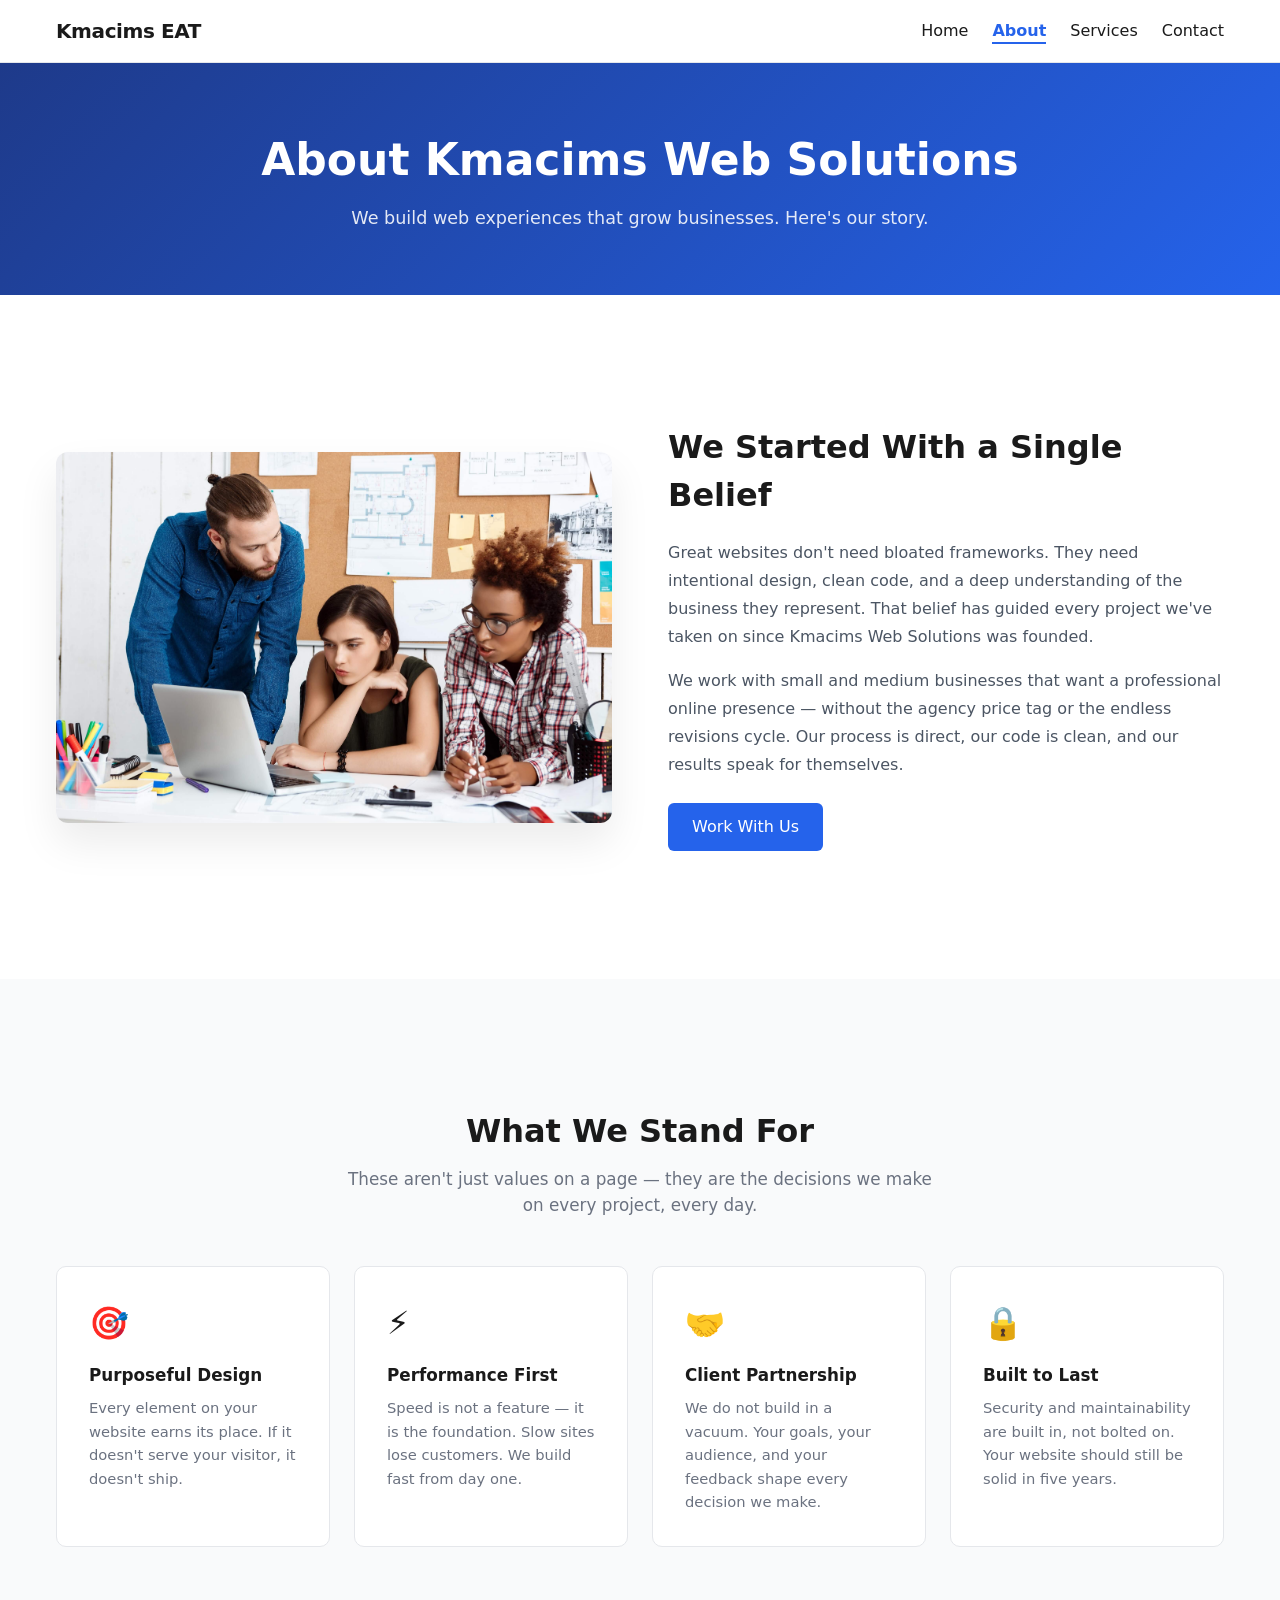
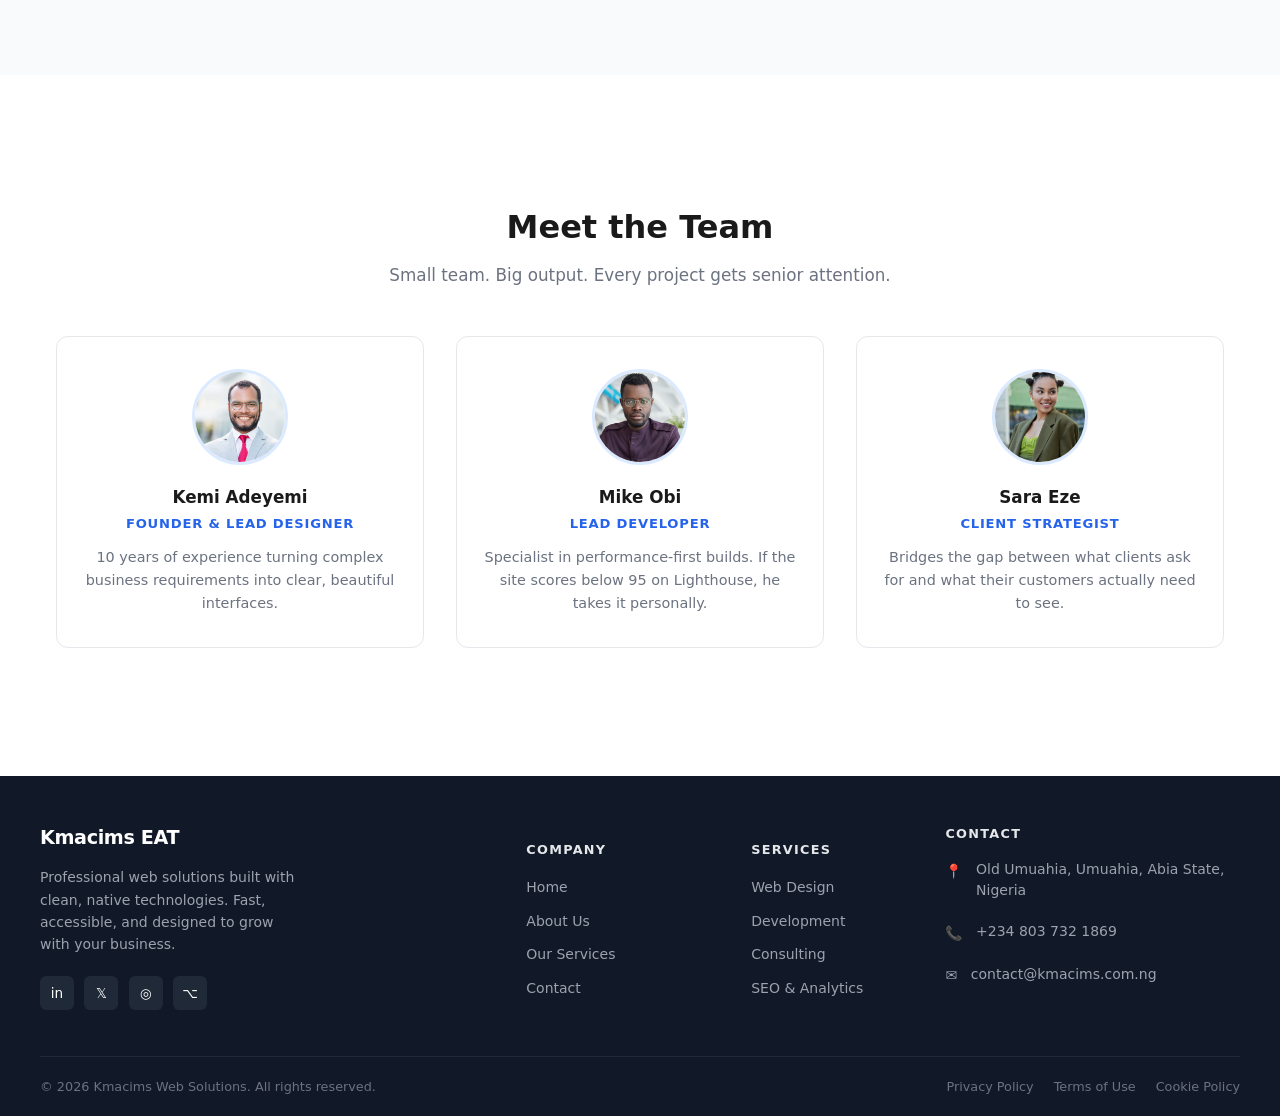
==== about.html @ b686c2d1 "Part 2 of Building websites with no frameworks" ====
<!DOCTYPE html>
<html lang="en">
<head>
  
  <!-- Character Encoding & Viewport -->
  <meta charset="UTF-8" />
  <meta name="viewport" content="width=device-width, initial-scale=1.0" />
  <!-- Primary SEO Tags -->
  <title>About Us | Kmacims Web Solutions</title>
  <meta name="description"
        content="Learn about the team and mission behind Kmacims Web Solutions — building professional, performance-first websites for businesses that want to grow." />
  <!-- Canonical URL -->
  <link rel="canonical" href="https://www.kmacims.com.ng/about.html" />

  <!-- Open Graph / Social Preview -->
  <meta property="og:type"        content="website" />
  <meta property="og:site_name"   content="Kmacims Web Solutions" />
  <meta property="og:url"         content="https://www.kmacims.com.ng/about.html" />
  <meta property="og:title"    content="About Us | Kmacims Web Solutions" />
  <meta property="og:description"  content="Meet the people behind Kmacims Web Solutions. We are a team driven by clean code, great design, and a genuine commitment to our clients' success." />
  <meta property="og:image"       content="https://www.kmacims.com.ng/images/og-image.png" />
  <!-- Twitter / X Card -->
  <meta name="twitter:card"  content="summary_large_image" />
  <meta name="twitter:site"  content="@kmacims" />
  <!-- Stylesheet -->
  <link rel="stylesheet" href="css/styles.css" />

</head>
<body>

   <header class="site-header">
        
        <!--
            The checkbox MUST come first in the DOM.
            CSS can only reach LATER siblings with the ~ combinator.
        -->
        <input
            type="checkbox"
            id="menu-toggle"
            class="menu-checkbox"
            aria-hidden="true"
        />

        <!-- The visible nav bar row -->
        <div class="nav-inner">

            <!-- Clickable logo goes here -->
            <a href="index.html" class="logo">Kmacims EAT</a>

            <!-- Desktop navigation — hidden on mobile via CSS -->
            <ul class="nav-links desktop-nav">
            <li><a href="index.html">Home</a></li>
            <li><a href="about.html" aria-current="page">About</a></li>
            <li><a href="services.html">Services</a></li>
            <li><a href="contact.html">Contact</a></li>
            </ul>

            <!--
            The hamburger label.
            `for` must match the checkbox `id` exactly.
            The three <span> elements become the animated bars.
            `aria-label` gives screen readers a meaningful name.
            `role="button"` and `tabindex="0"` ensure keyboard reachability.
            -->
            <label
            for="menu-toggle"
            class="menu-label"
            aria-label="Toggle navigation menu"
            role="button"
            tabindex="0"
            >
            <span></span>
            <span></span>
            <span></span>
            </label>

        </div><!-- /.nav-inner -->

        <!--
            The sliding mobile menu panel.
            It is a SIBLING of .nav-inner — this is what makes the CSS trick possible.
            It is invisible by default (max-height: 0) and expands when
            the checkbox above it is :checked.
        -->
        <nav class="mobile-menu" aria-label="Mobile navigation">
            <ul>
            <li><a href="index.html">Home</a></li>
            <li><a href="about.html">About</a></li>
            <li><a href="services.html">Services</a></li>
            <li><a href="contact.html" aria-current="page">Contact</a></li>
            </ul>
        </nav>


    </header>

    <main>
        <!-- ── Page Hero ── -->
        <section class="page-hero">
            <h1>About Kmacims Web Solutions</h1>
            <p>We build web experiences that grow businesses. Here's our story.</p>
        </section>

          <!-- ── Mission & Story Section ── -->
        <section class="about-mission">
            <div class="page-content about-mission-inner">

            <div class="about-image">
                <img
                src="images/about-team.jpg"
                alt="The Kmacims team collaborating around a desk with open laptops"
                width="600"
                height="450"
                loading="lazy"
                />
            </div>

            <div class="about-text">
                <h2>We Started With a Single Belief</h2>
                <p>
                Great websites don't need bloated frameworks. They need intentional
                design, clean code, and a deep understanding of the business they
                represent. That belief has guided every project we've taken on since
                Kmacims Web Solutions was founded.
                </p>
                <p>
                We work with small and medium businesses that want a professional
                online presence — without the agency price tag or the endless
                revisions cycle. Our process is direct, our code is clean, and our
                results speak for themselves.
                </p>
                <a href="contact.html" class="cta-button">Work With Us</a>
            </div>

            </div>
        </section>

          <!-- Core Values Section  -->
        <section class="about-values">
            <div class="page-content">
            <h2>What We Stand For</h2>
            <p class="section-intro">
                These aren't just values on a page — they are the decisions
                we make on every project, every day.
            </p>

            <div class="values-grid">

                <article class="value-card">
                <div class="value-icon" aria-hidden="true">🎯</div>
                <h3>Purposeful Design</h3>
                <p>Every element on your website earns its place. If it doesn't serve your visitor, it doesn't ship.</p>
                </article>

                <article class="value-card">
                <div class="value-icon" aria-hidden="true">⚡</div>
                <h3>Performance First</h3>
                <p>Speed is not a feature — it is the foundation. Slow sites lose customers. We build fast from day one.</p>
                </article>

                <article class="value-card">
                <div class="value-icon" aria-hidden="true">🤝</div>
                <h3>Client Partnership</h3>
                <p>We do not build in a vacuum. Your goals, your audience, and your feedback shape every decision we make.</p>
                </article>

                <article class="value-card">
                <div class="value-icon" aria-hidden="true">🔒</div>
                <h3>Built to Last</h3>
                <p>Security and maintainability are built in, not bolted on. Your website should still be solid in five years.</p>
                </article>

            </div>
            </div>
        </section>

          <!-- Team Section -->
        <section class="about-team">
            <div class="page-content">
            <h2>Meet the Team</h2>
            <p class="section-intro">
                Small team. Big output. Every project gets senior attention.
            </p>

            <ul class="team-grid">

                <li class="team-card">
                <div class="team-avatar">
                    <img
                    src="images/team-kemi.jpg"
                    alt="Kemi Adeyemi, Founder and Lead Designer"
                    width="120"
                    height="120"
                    loading="lazy"
                    />
                </div>
                <h3>Kemi Adeyemi</h3>
                <p class="team-role">Founder & Lead Designer</p>
                <p class="team-bio">
                    10 years of experience turning complex business requirements into
                    clear, beautiful interfaces.
                </p>
                </li>

                <li class="team-card">
                <div class="team-avatar">
                    <img
                    src="images/team-mike.jpg"
                    alt="Mike Obi, Lead Developer"
                    width="120"
                    height="120"
                    loading="lazy"
                    />
                </div>
                <h3>Mike Obi</h3>
                <p class="team-role">Lead Developer</p>
                <p class="team-bio">
                    Specialist in performance-first builds. If the site scores below 95
                    on Lighthouse, he takes it personally.
                </p>
                </li>

                <li class="team-card">
                <div class="team-avatar">
                    <img
                    src="images/team-sara.jpg"
                    alt="Sara Eze, Client Strategist"
                    width="120"
                    height="120"
                    loading="lazy"
                    />
                </div>
                <h3>Sara Eze</h3>
                <p class="team-role">Client Strategist</p>
                <p class="team-bio">
                    Bridges the gap between what clients ask for and what their
                    customers actually need to see.
                </p>
                </li>

            </ul>
            </div>
        </section>


    </main>

   <!-- All Pages Footer Update -->
    <footer class="site-footer" aria-label="Site footer">

    <!-- Main Grid: Four Columns-->
    <div class="footer-inner">

        <!-- Column 1: Brand -->
        <div class="footer-brand">
        <a href="index.html" class="footer-logo">Kmacims EAT</a>
        <p>
            Professional web solutions built with clean, native technologies.
            Fast, accessible, and designed to grow with your business.
        </p>
        <div class="footer-social">
            <a href="https://linkedin.com" class="social-link"
            aria-label="Follow us on LinkedIn"
            target="_blank" rel="noopener noreferrer">in</a>
            <a href="https://x.com" class="social-link"
            aria-label="Follow us on X"
            target="_blank" rel="noopener noreferrer">𝕏</a>
            <a href="https://instagram.com" class="social-link"
            aria-label="Follow us on Instagram"
            target="_blank" rel="noopener noreferrer">◎</a>
            <a href="https://github.com" class="social-link"
            aria-label="Visit our GitHub"
            target="_blank" rel="noopener noreferrer">⌥</a>
        </div>
        </div>

        <!-- Column 2: Company navigation -->
        <nav class="footer-col" aria-label="Company links">
        <h4>Company</h4>
        <ul>
            <li><a href="index.html">Home</a></li>
            <li><a href="about.html">About Us</a></li>
            <li><a href="services.html">Our Services</a></li>
            <li><a href="contact.html">Contact</a></li>
        </ul>
        </nav>

        <!-- Column 3: Services navigation -->
        <nav class="footer-col" aria-label="Services links">
            <h4>Services</h4>
            <ul>
                <li><a href="services.html#web-design">Web Design</a></li>
                <li><a href="services.html#development">Development</a></li>
                <li><a href="services.html#consulting">Consulting</a></li>
                <li><a href="services.html#seo">SEO & Analytics</a></li>
            </ul>
        </nav>

        <!-- Column 4: Contact details -->
         <div class="footer-col">
            <h4>Contact</h4>
            <address>
                <div class="contact-item">
                <span aria-hidden="true">📍</span>
                <span>Old Umuahia, Umuahia,
                    Abia State, Nigeria</span>
                </div>
                <div class="contact-item">
                <span aria-hidden="true">📞</span>
                <a href="tel:+2348037321869">+234 803 732 1869</a>
                </div>
                <div class="contact-item">
                <span aria-hidden="true">✉️</span>
                <a href="mailto:hello@kmacims.com">contact@kmacims.com.ng</a>
                </div>
            </address>
            </div>

    </div><!-- /.footer-inner -->

    <!-- Bottom Bar -->
    <div class="footer-bottom">
        <p>&copy; 2026 Kmacims Web Solutions. All rights reserved.</p>
        <ul class="footer-legal">
        <li><a href="privacy.html">Privacy Policy</a></li>
        <li><a href="terms.html">Terms of Use</a></li>
        <li><a href="cookies.html">Cookie Policy</a></li>
        </ul>
    </div><!-- /.footer-bottom -->

    </footer>


</body>
</html>
---- css/styles.css ----
/* Base Reset */
*,
*::before,
*::after {
  box-sizing: border-box;
  margin: 0;
  padding: 0;
}

body {
  font-family: system-ui, sans-serif;
  line-height: 1.5;
  color: #1a1a1a;
}

/* create css variables */

:root {
  --primary-color: #2563eb;
  --text-color: #1a1a1a;
  --bg-color: #ffffff;
  --max-width: 1200px;
  --spacing: 1rem;
}

/* Style the header and navigation bar */

header {
  background: var(--bg-color);
  border-bottom: 1px solid #e5e7eb;
}

nav {
  max-width: var(--max-width);
  margin: auto;
  padding: 1rem;
  display: flex;
  justify-content: space-between;
  align-items: center;
}

.nav-links {
  list-style: none;
  display: flex;
  gap: 1.5rem;
}

.nav-links a {
  text-decoration: none;
  color: var(--text-color);
  font-weight: 500;
}

/* Style logo as an anchor tag */
.logo {
  text-decoration: none;
  font-size: 1.25rem;
  font-weight: 800;
  color: var(--text-color);
  letter-spacing: -0.02em;
}

/* Active page indicator */
.nav-links a[aria-current="page"] {
  color: var(--primary-color);
  font-weight: 600;
}

.nav-links a[aria-current="page"]::after {
  width: 100%;
  background: var(--primary-color);
}

/* ---------------------------------------------
 Mobile Menu — The :checked Hack
 --------------------------------------------   */
/* 1. Visually hide the checkbox but keep it in the accessibility tree */
.menu-checkbox {
  position: absolute;
  opacity: 0;
  width: 0;
  height: 0;
  pointer-events: none;
}

/* 2. The nav bar row — flex container */
.nav-inner {
  max-width: var(--max-width);
  margin: auto;
  padding: 1rem;
  display: flex;
  justify-content: space-between;
  align-items: center;
}

/* 3. The hamburger label — three animated bars */
.menu-label {
  display: none; /* Hidden on desktop */
  flex-direction: column;
  justify-content: center;
  gap: 5px;
  width: 2.25rem;
  height: 2.25rem;
  padding: 0.4rem;
  cursor: pointer;
  border-radius: 6px;
  transition: background 0.2s;
}

.menu-label:hover {
  background: var(--light-bg);
}

.menu-label:focus-visible {
  outline: 2px solid var(--primary-color);
  outline-offset: 2px;
}

.menu-label span {
  display: block;
  height: 2px;
  background: var(--text-color);
  border-radius: 2px;
  transform-origin: center;
  transition: transform 0.3s ease, opacity 0.3s ease, width 0.3s ease;
}

.menu-label span:nth-child(2) {
  width: 75%; /* Offset middle bar for style */
}

/* 4. The sliding panel — closed by default */
.mobile-menu {
  max-height: 0;
  overflow: hidden;
  border-top: 1px solid transparent;
  transition:
    max-height 0.4s cubic-bezier(0.4, 0, 0.2, 1),
    border-color 0.4s;
  background: var(--bg-color);
}

.mobile-menu ul {
  list-style: none;
  padding: 0.5rem 0 1rem;
  max-width: var(--max-width);
  margin: auto;
}

.mobile-menu li a {
  display: block;
  padding: 0.75rem 1rem;
  font-weight: 500;
  color: var(--text-color);
  text-decoration: none;
  border-radius: 6px;
  transition: color 0.2s, background 0.2s;
}

.mobile-menu li a:hover {
  color: var(--primary-color);
  background: #eff6ff;
}

.mobile-menu li a[aria-current="page"] {
  color: var(--primary-color);
  font-weight: 700;
}

/* 
   THE MAGIC — :checked selectors
   Note the ~ combinator: targets LATER siblings of the checkbox.
   Structure required: checkbox → .nav-inner → .mobile-menu (all siblings)
    */

/* Open the panel when checked */
.menu-checkbox:checked ~ .mobile-menu {
  max-height: 400px;
  border-top-color: var(--border-color, #e5e7eb);
}

/* Animate bar 1: slide down and rotate to form top of X */
.menu-checkbox:checked ~ .nav-inner .menu-label span:nth-child(1) {
  transform: translateY(7px) rotate(45deg);
}

/* Animate bar 2: fade and collapse */
.menu-checkbox:checked ~ .nav-inner .menu-label span:nth-child(2) {
  opacity: 0;
  width: 0;
}

/* Animate bar 3: slide up and rotate to form bottom of X */
.menu-checkbox:checked ~ .nav-inner .menu-label span:nth-child(3) {
  transform: translateY(-7px) rotate(-45deg);
}

/* 
   RESPONSIVE — Switch between desktop and mobile nav
    */

/* On mobile: show hamburger, hide desktop nav */
@media (max-width: 640px) {
  .desktop-nav { display: none; }
  .menu-label  { display: flex; }
}

/* On desktop: hide hamburger and mobile panel entirely */
@media (min-width: 641px) {
  .menu-label  { display: none; }
  .mobile-menu { display: none; }
}

/*================================================================
=================================================================*/

/* Style the hero section */

.hero {
  background-image: url('../images/hero-bg.jpg');
  background-size: cover;
  background-position: center;
  background-repeat: no-repeat;
  text-align: center;
  padding-block: 0;
}

.hero-overlay {
  max-width: var(--max-width);
  margin: auto;
  padding: 6rem 1rem;
  background: rgba(0, 0, 0, 0.55);
}

.hero h1 {
  font-size: clamp(2rem, 5vw, 3rem);
  margin-bottom: 1rem;
  color: white;
}

.hero p {
  margin-bottom: 2rem;
  font-size: 1.1rem;
  color: rgba(255, 255, 255, 0.88);
}

.cta-button {
  display: inline-block;
  padding: 0.75rem 1.5rem;
  background: var(--primary-color);
  color: white;
  text-decoration: none;
  border-radius: 6px;
}

/* Page Banner used on About, Services, and Contact pages */

.page-hero {
  background: linear-gradient(135deg, #1e3a8a 0%, var(--primary-color) 100%);
  color: white;
  padding: 4rem 1rem;
  text-align: center;
}

.page-hero h1 {
  font-size: clamp(1.75rem, 4vw, 2.75rem);
  font-weight: 800;
  margin-bottom: 0.75rem;
}

.page-hero p {
  font-size: 1.1rem;
  opacity: 0.88;
  max-width: 600px;
  margin: 0 auto;
}

/* Shared Page Content Container */

.page-content {
  max-width: var(--max-width);
  margin: 0 auto;
  padding: 4rem 1rem;
}

/* Style the services section */

.services {
  background: #f9fafb;
  padding: 4rem 1rem;
}

.services h2 {
  text-align: center;
  font-size: clamp(1.5rem, 3vw, 2rem);
  margin-bottom: 2.5rem;
}

.service-grid {
  max-width: var(--max-width);
  margin: auto;
  display: grid;
  gap: 2rem;
  grid-template-columns: repeat(auto-fit, minmax(250px, 1fr));
}

.service-grid article {
  background: white;
  padding: 2rem;
  border-radius: 8px;
  text-align: center;
}

/* Style the Why Choose Us section */

.why-choose-us {
  background: var(--bg-color);
  padding: 4rem 1rem;
}

.why-choose-us h2 {
  text-align: center;
  font-size: clamp(1.5rem, 3vw, 2rem);
  margin-bottom: 3rem;
}

.why-grid {
  max-width: var(--max-width);
  margin: auto;
  display: grid;
  gap: 3rem;
  grid-template-columns: repeat(auto-fit, minmax(min(100%, 480px), 1fr));
  align-items: center;
}

.why-image img {
  width: 100%;
  height: 100%;
  object-fit: cover;
  border-radius: 8px;
  display: block;
}

.why-reasons {
  display: flex;
  flex-direction: column;
  gap: 1.75rem;
}

.reason {
  display: flex;
  align-items: flex-start;
  gap: 1rem;
}

.reason-icon {
  font-size: 1.5rem;
  color: var(--primary-color);
  flex-shrink: 0;
  margin-top: 0.1rem;
}

.reason-content h3 {
  font-size: 1.1rem;
  margin-bottom: 0.35rem;
  color: var(--text-color);
}

.reason-content p {
  font-size: 0.95rem;
  color: #4b5563;
  line-height: 1.6;
}

/* Style the Blog / News section */
/*

.blog {
  background: #f9fafb;
  padding: 4rem 1rem;
}

.blog h2 {
  text-align: center;
  font-size: clamp(1.5rem, 3vw, 2rem);
  margin-bottom: 0.5rem;
}

.blog-subtitle {
  text-align: center;
  color: #4b5563;
  margin-bottom: 3rem;
  font-size: 1rem;
}

.blog-grid {
  max-width: var(--max-width);
  margin: auto;
  display: grid;
  gap: 2rem;
  grid-template-columns: repeat(auto-fit, minmax(300px, 1fr));
}

.blog-card {
  background: white;
  border-radius: 8px;
  overflow: hidden;
}

.blog-thumbnail {
  position: relative;
}

.blog-thumbnail img {
  width: 100%;
  height: 200px;
  object-fit: cover;
  display: block;
}

.blog-category {
  position: absolute;
  top: 0.75rem;
  left: 0.75rem;
  background: var(--primary-color);
  color: white;
  font-size: 0.75rem;
  font-weight: 600;
  padding: 0.25rem 0.65rem;
  border-radius: 4px;
  text-transform: uppercase;
  letter-spacing: 0.05em;
}

.blog-content {
  padding: 1.5rem;
}

.blog-content h3 {
  font-size: 1.05rem;
  margin-bottom: 0.6rem;
  line-height: 1.4;
}

.blog-content h3 a {
  text-decoration: none;
  color: var(--text-color);
  transition: color 0.2s ease;
}

.blog-content h3 a:hover {
  color: var(--primary-color);
}

.blog-content p {
  font-size: 0.9rem;
  color: #4b5563;
  margin-bottom: 1.25rem;
  line-height: 1.6;
}

.blog-meta {
  display: flex;
  align-items: center;
  gap: 0.75rem;
  padding-top: 1rem;
  border-top: 1px solid #e5e7eb;
}

.author-avatar {
  width: 36px;
  height: 36px;
  border-radius: 50%;
  object-fit: cover;
  flex-shrink: 0;
}

.blog-meta-text {
  display: flex;
  flex-direction: column;
  gap: 0.1rem;
}

.author-name {
  font-size: 0.85rem;
  font-weight: 600;
  color: var(--text-color);
}

.published-date {
  font-size: 0.78rem;
  color: #6b7280;
}

.blog-cta {
  text-align: center;
  margin-top: 3rem;
}
*/

/* Style the footer section 

/* ═════════════════════════════════════════
   SECTION 5 — Multi-Column Footer
   ═════════════════════════════════════════ */

/* Outer container */
.site-footer {
  background: #111827;
  color: white;
  padding: 3rem 1rem 0;
}

/* ── Main Grid ── */
.footer-inner {
  max-width: var(--max-width);
  margin: auto;
  display: grid;
  grid-template-columns: 2fr 1fr 1fr 1.5fr;
  gap: 2.5rem;
  padding-bottom: 2.5rem;
  border-bottom: 1px solid #1f2937;
}

/* ── Brand Column ── */
.footer-logo {
  display: inline-block;
  font-size: 1.2rem;
  font-weight: 800;
  color: white;
  text-decoration: none;
  letter-spacing: -0.02em;
  margin-bottom: 0.85rem;
}

.footer-brand p {
  font-size: 0.875rem;
  color: #9ca3af;
  line-height: 1.6;
  max-width: 260px;
}

/* Social icons row */
.footer-social {
  display: flex;
  gap: 0.65rem;
  margin-top: 1.25rem;
}

.social-link {
  display: inline-flex;
  align-items: center;
  justify-content: center;
  width: 34px;
  height: 34px;
  background: #1f2937;
  border-radius: 6px;
  color: white;
  text-decoration: none;
  font-size: 0.85rem;
  transition: background 0.2s ease;
}

.social-link:hover {
  background: var(--primary-color);
}

/* ── Navigation and Contact Columns ── */
.footer-col {
  display: flex;
  flex-direction: column;
  align-items: flex-start; 
}

.footer-col h4 {
  font-size: 0.8rem;
  font-weight: 700;
  text-transform: uppercase;
  letter-spacing: 0.1em;
  color: #e5e7eb;
  margin-bottom: 1rem;
}

.footer-col ul {
  list-style: none;
  display: flex;
  flex-direction: column;
  gap: 0.6rem;
}

.footer-col ul a {
  font-size: 0.875rem;
  color: #9ca3af;
  text-decoration: none;
  transition: color 0.2s ease;
}

.footer-col ul a:hover {
  color: white;
}

/* ── Contact details inside <address> ── */
.footer-col address {
  font-style: normal; /* remove browser default italic */
}

.contact-item {
  display: flex;
  align-items: flex-start;
  gap: 0.6rem;
  font-size: 0.875rem;
  color: #9ca3af;
  margin-bottom: 0.7rem;
  line-height: 1.5;
}

.contact-item span:first-child {
  flex-shrink: 0;
  margin-top: 0.1rem;
}

.contact-item a {
  color: #9ca3af;
  text-decoration: none;
  transition: color 0.2s ease;
}

.contact-item a:hover {
  color: white;
}

/* ── Bottom Bar ── */
.footer-bottom {
  max-width: var(--max-width);
  margin: 0 auto;
  display: flex;
  justify-content: space-between;
  align-items: center;
  flex-wrap: wrap;
  gap: 0.75rem;
  padding: 1.25rem 0;
  font-size: 0.8rem;
  color: #6b7280;
}

.footer-legal {
  list-style: none;
  display: flex;
  gap: 1.25rem;
  flex-wrap: wrap;
}

.footer-legal a {
  color: #6b7280;
  text-decoration: none;
  transition: color 0.2s ease;
}

.footer-legal a:hover {
  color: #9ca3af;
}
/* ── Footer: Tablet (≤ 768px) ── */
@media (max-width: 768px) {
  .footer-inner {
    grid-template-columns: 1fr 1fr;
  }

  /* Brand column takes the full width on its own row */
  .footer-brand {
    grid-column: 1 / -1;
  }

  .footer-brand p {
    max-width: 100%;
  }
}

/* ── Footer: Mobile (≤ 480px) ── */
@media (max-width: 480px) {
  .footer-inner {
    grid-template-columns: 1fr;
  }

  .footer-bottom {
    flex-direction: column;
    align-items: flex-start;
    gap: 0.5rem;
  }
}


/* Polish with transition effects for better UX */
/* Apply navigational hover effects */

.nav-links a {
  position: relative;
  transition: color 0.3s ease;
}

.nav-links a::after {
  content: "";
  position: absolute;
  left: 0;
  bottom: -4px;
  width: 0;
  height: 2px;
  background: var(--primary-color);
  transition: width 0.3s ease;
}

.nav-links a:hover::after {
  width: 100%;
}

/* Apply button interaction effects */

.cta-button {
  transition: transform 0.2s ease, box-shadow 0.2s ease;
}

.cta-button:hover {
  transform: translateY(-2px);
  box-shadow: 0 6px 20px rgba(0,0,0,0.1);
}

/* Apply service card hover effects */

.service-grid article {
  transition: transform 0.2s ease, box-shadow 0.2s ease;
}

.service-grid article:hover {
  transform: translateY(-5px);
  box-shadow: 0 10px 25px rgba(0,0,0,0.08);
}

/* Apply Why Choose Us reason hover effects */

.reason {
  transition: transform 0.2s ease;
}

.reason:hover {
  transform: translateX(5px);
}

/* Apply blog card hover effects 

.blog-card {
  transition: transform 0.2s ease, box-shadow 0.2s ease;
}

.blog-card:hover {
  transform: translateY(-5px);
  box-shadow: 0 10px 25px rgba(0,0,0,0.08);
}
*/

/* Apply smooth scrolling effect */

html {
  scroll-behavior: smooth;
}

/* Refine visual spacing in sections */

section {
  padding-block: 4rem;
}

/* 
_________________________
   SECTION 2 — Core Pages CSS
______________________________   
*/

/* Section intro text — the descriptive paragraph under each section heading */
.section-intro {
  text-align: center;
  font-size: 1.05rem;
  color: #6b7280;
  max-width: 600px;
  margin: 0 auto 3rem;
}
/* Styles for the About Page */
/* ── About: Mission Section ── */
.about-mission {
  background: var(--bg-color);
}

.about-mission-inner {
  display: grid;
  grid-template-columns: repeat(auto-fit, minmax(min(100%, 460px), 1fr));
  gap: 3.5rem;
  align-items: center;
}

.about-image img {
  width: 100%;
  height: auto;
  border-radius: 12px;
  display: block;
  object-fit: cover;
  box-shadow: 0 20px 40px rgba(0,0,0,0.08);
}

.about-text h2 {
  font-size: clamp(1.5rem, 3vw, 2rem);
  margin-bottom: 1.25rem;
  color: var(--text-color);
}

.about-text p {
  color: #4b5563;
  font-size: 1rem;
  line-height: 1.75;
  margin-bottom: 1rem;
}

.about-text .cta-button {
  margin-top: 0.5rem;
  display: inline-block;
}

/* ── About: Values Section ── */
.about-values {
  background: #f9fafb;
}

.about-values h2 {
  text-align: center;
  font-size: clamp(1.5rem, 3vw, 2rem);
  margin-bottom: 0.75rem;
}

.values-grid {
  display: grid;
  grid-template-columns: repeat(auto-fit, minmax(220px, 1fr));
  gap: 1.5rem;
}

.value-card {
  background: white;
  border-radius: 10px;
  padding: 2rem;
  border: 1px solid #e5e7eb;
  transition: transform 0.2s ease, box-shadow 0.2s ease;
}

.value-card:hover {
  transform: translateY(-4px);
  box-shadow: 0 12px 28px rgba(0,0,0,0.07);
}

.value-icon {
  font-size: 2rem;
  margin-bottom: 1rem;
}

.value-card h3 {
  font-size: 1.05rem;
  font-weight: 700;
  margin-bottom: 0.5rem;
  color: var(--text-color);
}

.value-card p {
  font-size: 0.92rem;
  color: #6b7280;
  line-height: 1.6;
}

/* About: Team Section */
.about-team {
  background: var(--bg-color);
}

.about-team h2 {
  text-align: center;
  font-size: clamp(1.5rem, 3vw, 2rem);
  margin-bottom: 0.75rem;
}

.team-grid {
  list-style: none;
  display: grid;
  grid-template-columns: repeat(auto-fit, minmax(220px, 1fr));
  gap: 2rem;
}

.team-card {
  text-align: center;
  padding: 2rem 1.5rem;
  border-radius: 12px;
  border: 1px solid #e5e7eb;
  transition: box-shadow 0.2s ease;
}

.team-card:hover {
  box-shadow: 0 8px 24px rgba(0,0,0,0.07);
}

.team-avatar {
  width: 96px;
  height: 96px;
  border-radius: 50%;
  overflow: hidden;
  margin: 0 auto 1.25rem;
  border: 3px solid #dbeafe;
}

.team-avatar img {
  width: 100%;
  height: 100%;
  object-fit: cover;
  display: block;
}

.team-card h3 {
  font-size: 1.05rem;
  font-weight: 700;
  color: var(--text-color);
  margin-bottom: 0.25rem;
}

.team-role {
  font-size: 0.82rem;
  font-weight: 600;
  color: var(--primary-color);
  text-transform: uppercase;
  letter-spacing: 0.06em;
  margin-bottom: 0.75rem;
}

.team-bio {
  font-size: 0.9rem;
  color: #6b7280;
  line-height: 1.6;
}

/* Styles for the Services Page */
/* Services: Detailed Cards */
.services-detail {
  background: var(--bg-color);
}

.services-detail h2 {
  text-align: center;
  font-size: clamp(1.5rem, 3vw, 2rem);
  margin-bottom: 0.75rem;
}

.services-detail-grid {
  display: grid;
  grid-template-columns: repeat(auto-fit, minmax(260px, 1fr));
  gap: 2rem;
}

.service-detail-card {
  background: white;
  border: 1px solid #e5e7eb;
  border-radius: 12px;
  padding: 2rem;
  transition: transform 0.2s ease, box-shadow 0.2s ease;
}

.service-detail-card:hover {
  transform: translateY(-5px);
  box-shadow: 0 16px 32px rgba(0,0,0,0.07);
}

.svc-icon {
  font-size: 2.25rem;
  margin-bottom: 1rem;
}

.service-detail-card h3 {
  font-size: 1.15rem;
  font-weight: 700;
  margin-bottom: 0.75rem;
  color: var(--text-color);
}

.service-detail-card p {
  color: #4b5563;
  font-size: 0.95rem;
  line-height: 1.7;
  margin-bottom: 1.25rem;
}

.service-features {
  padding-left: 0;
  list-style: none;
  display: flex;
  flex-direction: column;
  gap: 0.5rem;
}

.service-features li {
  font-size: 0.88rem;
  color: #374151;
  padding-left: 1.25rem;
  position: relative;
}

/* Custom checkmark bullet using ::before */
.service-features li::before {
  content: "✓";
  position: absolute;
  left: 0;
  color: var(--primary-color);
  font-weight: 700;
}

/* ── Services: Process Steps ── */
.services-process {
  background: #f9fafb;
}

.services-process h2 {
  text-align: center;
  font-size: clamp(1.5rem, 3vw, 2rem);
  margin-bottom: 0.75rem;
}

.process-steps {
  list-style: none;
  display: grid;
  grid-template-columns: repeat(auto-fit, minmax(200px, 1fr));
  gap: 2rem;
}

.process-step {
  background: white;
  border-radius: 12px;
  padding: 2rem;
  border: 1px solid #e5e7eb;
  position: relative;
}

.step-number {
  font-size: 2.5rem;
  font-weight: 900;
  color: #dbeafe;
  line-height: 1;
  margin-bottom: 0.75rem;
  letter-spacing: -0.04em;
}

.step-text h3 {
  font-size: 1rem;
  font-weight: 700;
  color: var(--text-color);
  margin-bottom: 0.5rem;
}

.step-text p {
  font-size: 0.9rem;
  color: #6b7280;
  line-height: 1.6;
}

/* Services: CTA Strip */
.cta-strip {
  background: #111827;
  color: white;
}

.cta-strip-inner {
  display: flex;
  align-items: center;
  justify-content: space-between;
  flex-wrap: wrap;
  gap: 2rem;
}

.cta-strip-text h2 {
  font-size: clamp(1.3rem, 3vw, 1.75rem);
  color: white;
  margin-bottom: 0.4rem;
}

.cta-strip-text p {
  color: #9ca3af;
  font-size: 1rem;
}

/*
======================================================
 Updated CONTACT PAGE Styles CSS  
======================================================
 */

/* Outer section wrapper */
.contact-section {
  background: var(--bg-color);
}

/* Two-column page layout: form | details */
.contact-layout {
  display: grid;
  grid-template-columns: 2fr 1fr;
  gap: 4rem;
  align-items: start;
}

/* Stack on mobile */
@media (max-width: 768px) {
  .contact-layout {
    grid-template-columns: 1fr;
    gap: 2.5rem;
  }
}

/* Form section heading */
.contact-form-title {
  font-size: clamp(1.35rem, 2.5vw, 1.75rem);
  font-weight: 700;
  margin-bottom: 0.4rem;
  color: var(--text-color);
}

.contact-form-desc {
  font-size: 0.95rem;
  color: #4b5563;
  margin-bottom: 2rem;
  line-height: 1.65;
}

/* Required field note */
.form-required-note {
  font-size: 0.82rem;
  color: #6b7280;
  margin-bottom: 1.5rem;
}

/* The form itself — stacked grid */
.contact-form {
  display: grid;
  gap: 1.25rem;
}

/* Two-column row inside the form */
.form-row {
  display: grid;
  grid-template-columns: 1fr 1fr;
  gap: 1rem;
}

/* Collapse form rows on small screens */
@media (max-width: 520px) {
  .form-row {
    grid-template-columns: 1fr;
  }
}

/* Individual field wrapper */
.field-group {
  display: flex;
  flex-direction: column;
  gap: 0.4rem;
}

.field-group label {
  font-size: 0.875rem;
  font-weight: 600;
  color: var(--text-color);
}

/* Required asterisk */
.field-group label span[aria-hidden] {
  color: #ef4444;
  margin-left: 2px;
}

/* Shared input / select / textarea styles */
.field-group input,
.field-group select,
.field-group textarea {
  font-family: system-ui, sans-serif;
  font-size: 0.95rem;
  padding: 0.65rem 0.875rem;
  border: 1.5px solid #d1d5db;
  border-radius: 7px;
  color: var(--text-color);
  background: white;
  width: 100%;
  transition: border-color 0.2s ease, box-shadow 0.2s ease;
  outline: none;
}

.field-group textarea {
  resize: vertical;
  min-height: 120px;
  line-height: 1.6;
}

/* Hint text beneath a field */
.field-hint {
  font-size: 0.78rem;
  color: #9ca3af;
}

/* Checkbox row layout */
.field-group--checkbox {
  flex-direction: row;
  align-items: flex-start;
  gap: 0.6rem;
}

.field-group--checkbox input[type="checkbox"] {
  width: 1.1rem;
  height: 1.1rem;
  flex-shrink: 0;
  margin-top: 0.15rem;
  accent-color: var(--primary-color);
  cursor: pointer;
}

.field-group--checkbox label {
  font-size: 0.88rem;
  font-weight: 400;
  color: #4b5563;
  cursor: pointer;
}

/* Focus State  */
.field-group input:focus,
.field-group select:focus,
.field-group textarea:focus {
  border-color: var(--primary-color);
  box-shadow: 0 0 0 3px rgba(37, 99, 235, 0.15);
  outline: none;
}

/* Valid state — green border after user types */
.field-group input:valid:not(:placeholder-shown),
.field-group textarea:valid:not(:placeholder-shown) {
  border-color: #22c55e;
}

/* Invalid state — red border after user types */
.field-group input:invalid:not(:placeholder-shown),
.field-group textarea:invalid:not(:placeholder-shown) {
  border-color: #ef4444;
  box-shadow: 0 0 0 3px rgba(239, 68, 68, 0.1);
}

/* Hint text turns red when field is invalid */
.field-group input:invalid:not(:placeholder-shown) ~ .field-hint,
.field-group textarea:invalid:not(:placeholder-shown) ~ .field-hint {
  color: #ef4444;
}

/* Submit Button */
.submit-btn {
  display: inline-flex;
  align-items: center;
  justify-content: center;
  gap: 0.5rem;
  background: var(--primary-color);
  color: white;
  font-family: system-ui, sans-serif;
  font-size: 1rem;
  font-weight: 600;
  padding: 0.85rem 2rem;
  border: none;
  border-radius: 8px;
  cursor: pointer;
  width: 100%;
  margin-top: 0.5rem;
  transition: background 0.2s ease, transform 0.15s ease, box-shadow 0.2s ease;
}

.submit-btn:hover {
  background: #1d4ed8;
  transform: translateY(-2px);
  box-shadow: 0 8px 24px rgba(37, 99, 235, 0.3);
}

.submit-btn:active {
  transform: translateY(0);
  box-shadow: none;
}

/* Contact Details Sidebar */
.contact-details {
  background: #f9fafb;
  border: 1px solid #e5e7eb;
  border-radius: 10px;
  padding: 2rem;
  position: sticky;
  top: 2rem;
}

.contact-details h2 {
  font-size: 1.15rem;
  font-weight: 700;
  margin-bottom: 1.5rem;
  color: var(--text-color);
}

.contact-item {
  display: flex;
  align-items: flex-start;
  gap: 0.85rem;
  margin-bottom: 1.25rem;
}

.contact-icon {
  font-size: 1.2rem;
  flex-shrink: 0;
  color: var(--primary-color);
  margin-top: 0.1rem;
}

.contact-item-label {
  font-size: 0.72rem;
  font-weight: 700;
  text-transform: uppercase;
  letter-spacing: 0.07em;
  color: #9ca3af;
  margin-bottom: 0.2rem;
}

.contact-item-value {
  font-size: 0.92rem;
  color: var(--text-color);
  font-weight: 500;
  text-decoration: none;
}

a.contact-item-value:hover {
  color: var(--primary-color);
  text-decoration: underline;
}


/*
========================================================
Section 2 - Part 2
========================================================
*/

/* Pricing Table Section Styles */
.pricing {
  background: #f9fafb;
  padding-block: 5rem;
}

.pricing-inner {
  max-width: var(--max-width);
  margin: 0 auto;
  padding-inline: 1rem;
}

/* Parent grid — 3 equal columns.
   Defines 4 named row tracks that cards will subgrid onto:
   [header] [price] [features] [cta] */
.pricing-grid {
  display: grid;
  grid-template-columns: repeat(3, 1fr);
  grid-template-rows: auto auto 1fr auto;
  gap: 0 1.5rem;
  align-items: start;
}

/* Each card spans all 4 row tracks and subgrids into them */
.pricing-card {
  background: white;
  border: 1px solid #e5e7eb;
  border-radius: 12px;
  padding: 2rem 1.75rem;
  grid-row: 1 / -1;         /* Span all rows */
  display: grid;
  grid-template-rows: subgrid; /* Inherit parent row tracks */
  gap: 0;
  transition: box-shadow 0.2s ease;
}

.pricing-card:hover {
  box-shadow: 0 8px 30px rgba(0,0,0,0.07);
}

/* Featured / recommended card */
.pricing-card--featured {
  border-color: var(--primary-color);
  border-width: 2px;
  box-shadow: 0 8px 30px rgba(37,99,235,0.1);
  position: relative;
}

/* "Most Popular" badge — positioned above the card */
.recommended-badge {
  position: absolute;
  top: -14px;
  left: 50%;
  transform: translateX(-50%);
  background: var(--primary-color);
  color: white;
  font-size: 0.7rem;
  font-weight: 700;
  letter-spacing: 0.1em;
  text-transform: uppercase;
  padding: 0.25rem 0.9rem;
  border-radius: 999px;
  white-space: nowrap;
}

/* Plan header row */
.plan-header {
  margin-bottom: 1.5rem;
  padding-top: 0.25rem; /* Breathing room below the badge */
}

.plan-name {
  font-size: 1.25rem;
  font-weight: 800;
  color: var(--text-color);
  margin-bottom: 0.25rem;
}

.plan-tagline {
  font-size: 0.85rem;
  color: #6b7280;
}

/* Price row */
.plan-price {
  display: flex;
  align-items: baseline;
  gap: 0.25rem;
  margin-bottom: 1.75rem;
}

.price-currency {
  font-size: 1.25rem;
  font-weight: 700;
  color: var(--text-color);
}

.price-amount {
  font-size: 2.5rem;
  font-weight: 800;
  line-height: 1;
  color: var(--text-color);
}

.price-period {
  font-size: 0.8rem;
  color: #9ca3af;
  align-self: flex-end;
  padding-bottom: 0.35rem;
}

/* Features list row */
.plan-features {
  list-style: none;
  margin-bottom: 2rem;
}

.plan-features li {
  font-size: 0.9rem;
  color: #374151;
  padding: 0.55rem 0;
  border-bottom: 1px solid #f3f4f6;
  display: flex;
  align-items: center;
  gap: 0.6rem;
}

.plan-features li::before {
  content: "✓";
  color: #22c55e;
  font-weight: 700;
  font-size: 0.85rem;
  flex-shrink: 0;
}

/* Unavailable features */
.feature-unavailable {
  color: #d1d5db !important;
  text-decoration: line-through;
}

.feature-unavailable::before {
  content: "✕" !important;
  color: #d1d5db !important;
}

/* CTA button row */
.plan-cta {
  display: block;
  text-align: center;
  padding: 0.8rem 1.5rem;
  border-radius: 8px;
  font-weight: 600;
  font-size: 0.9rem;
  text-decoration: none;
  border: 2px solid var(--primary-color);
  color: var(--primary-color);
  background: transparent;
  transition: background 0.2s ease, color 0.2s ease;
  align-self: end;
}

.plan-cta:hover {
  background: var(--primary-color);
  color: white;
}

/* Primary CTA (featured card) — filled by default */
.plan-cta--primary {
  background: var(--primary-color);
  color: white;
}

.plan-cta--primary:hover {
  background: #1d4ed8;
  border-color: #1d4ed8;
}

/* Responsive: stack on mobile */
@media (max-width: 640px) {
  .pricing-grid {
    grid-template-columns: 1fr;
    grid-template-rows: auto;
    gap: 1.5rem;
  }
  .pricing-card {
    grid-row: auto;
    display: block;
  }
}


/* Logo Wall Section Styles */
.logo-wall {
  background: #f9fafb;
  padding-block: 3rem;
  border-top: 1px solid #e5e7eb;
  border-bottom: 1px solid #e5e7eb;
}

.logo-wall-inner {
  max-width: var(--max-width);
  margin: 0 auto;
  padding-inline: 1rem;
}

.logo-wall-label {
  text-align: center;
  font-size: 0.78rem;
  font-weight: 600;
  letter-spacing: 0.1em;
  text-transform: uppercase;
  color: #9ca3af;
  margin-bottom: 2rem;
}

.logo-grid {
  list-style: none;
  display: grid;
  grid-template-columns: repeat(auto-fill, minmax(140px, 1fr));
  gap: 1rem;
  align-items: center;
}

.logo-link {
  display: flex;
  align-items: center;
  justify-content: center;
  padding: 1.25rem 1rem;
  border: 1px solid #e5e7eb;
  border-radius: 8px;
  background: white;
  text-decoration: none;
  transition: border-color 0.2s ease, box-shadow 0.2s ease;
}

.logo-link:hover {
  border-color: var(--primary-color);
  box-shadow: 0 4px 15px rgba(37,99,235,0.08);
}

/* 
____________
NOTE:
____________
*/
/* Text placeholder — remove when using real logo images */
.logo-text {
  font-weight: 700;
  font-size: 0.85rem;
  letter-spacing: 0.05em;
  text-transform: uppercase;
  color: #d1d5db;
  transition: color 0.2s ease;
}

.logo-link:hover .logo-text {
  color: var(--primary-color);
}

/* NOTE:
/* Real image logos — add when using actual SVG/PNG files */
.logo-img {
  height: 32px;
  width: auto;
  max-width: 120px;
  filter: grayscale(100%) opacity(0.5);
  transition: filter 0.25s ease;
}

.logo-link:hover .logo-img {
  filter: grayscale(0%) opacity(1);
}
*/


/* Testimonials Section */
.testimonials {
  background: var(--bg-color);
  padding-block: 5rem;
}

.testimonials-inner {
  max-width: var(--max-width);
  margin: 0 auto;
  padding-inline: 1rem;
}

/* Shared section header — reused by multiple sections */
.section-header {
  text-align: center;
  margin-bottom: 3rem;
}

.section-header h2 {
  font-size: clamp(1.5rem, 3vw, 2rem);
  margin-bottom: 0.65rem;
}

.section-header p {
  color: #6b7280;
  font-size: 1rem;
  max-width: 540px;
  margin: 0 auto;
}

/* The responsive grid */
.testimonials-grid {
  display: grid;
  grid-template-columns: repeat(auto-fit, minmax(280px, 1fr));
  gap: 1.75rem;
}

/* Individual card */
.testimonial-card {
  background: white;
  border: 1px solid #e5e7eb;
  border-radius: 12px;
  padding: 1.75rem;
  display: flex;
  flex-direction: column;
  transition: transform 0.2s ease, box-shadow 0.2s ease;
}

.testimonial-card:hover {
  transform: translateY(-4px);
  box-shadow: 0 12px 35px rgba(0,0,0,0.07);
}

/* Star rating */
.testimonial-stars {
  font-size: 1.1rem;
  color: #f59e0b;
  margin-bottom: 1rem;
  letter-spacing: 0.1em;
}

/* The quote itself — remove default browser blockquote margin */
blockquote {
  margin: 0;
  flex: 1;
  display: flex;
  flex-direction: column;
}

blockquote p {
  font-size: 0.95rem;
  color: #374151;
  line-height: 1.7;
  font-style: italic;
  flex: 1;
  margin-bottom: 1.5rem;
}

/* Author row inside blockquote footer */
blockquote footer {
  display: flex;
  align-items: center;
  gap: 0.75rem;
  margin-top: auto;
  background: transparent;  /* Override the site-footer background */
  padding: 0;
  color: inherit;
}

/* Client avatar image */
.testimonial-avatar {
  width: 48px;
  height: 48px;
  border-radius: 50%;
  object-fit: cover;
  flex-shrink: 0;
  background: linear-gradient(135deg, var(--primary-color), #0ea5e9);
}

.client-name {
  display: block;
  font-style: normal;
  font-weight: 700;
  font-size: 0.9rem;
  color: var(--text-color);
}

.client-role {
  font-size: 0.78rem;
  color: #9ca3af;
}

/* FAQ Section */
.faq {
  background: var(--bg-color);
  padding-block: 5rem;
}

.faq-inner {
  max-width: 720px; /* Narrower than the max-width — better reading width */
  margin: 0 auto;
  padding-inline: 1rem;
}

.faq-list {
  display: flex;
  flex-direction: column;
  gap: 0.75rem;
}

/* Each Q&A pair */
.faq-item {
  border: 1px solid #e5e7eb;
  border-radius: 10px;
  overflow: hidden;
  transition: border-color 0.2s ease;
}

.faq-item[open] {
  border-color: var(--primary-color);
}

/* The clickable question bar */
.faq-question {
  padding: 1.1rem 1.5rem;
  cursor: pointer;
  font-weight: 600;
  font-size: 0.97rem;
  color: var(--text-color);
  list-style: none; /* Remove default triangle in Firefox */
  display: flex;
  justify-content: space-between;
  align-items: center;
  gap: 1rem;
  background: white;
  transition: color 0.2s ease, background 0.2s ease;
  user-select: none;
}

/* Remove the default disclosure triangle in WebKit/Blink */
.faq-question::-webkit-details-marker {
  display: none;
}

.faq-question:hover {
  color: var(--primary-color);
  background: #f9fafb;
}

/* The +/− icon — created with CSS, no extra HTML element */
.faq-question::after {
  content: "+";
  font-size: 1.4rem;
  font-weight: 300;
  color: var(--primary-color);
  flex-shrink: 0;
  line-height: 1;
  transition: transform 0.25s ease;
}

/* When open: change + to − */
.faq-item[open] .faq-question::after {
  content: "−";
}

/* Question turns blue when item is open */
.faq-item[open] .faq-question {
  color: var(--primary-color);
  border-bottom: 1px solid #e5e7eb;
}

/* The answer panel */
.faq-answer {
  padding: 1.25rem 1.5rem;
  background: #f9fafb;
}

.faq-answer p {
  font-size: 0.93rem;
  color: #4b5563;
  line-height: 1.7;
  margin: 0;
}

.faq-answer p + p {
  margin-top: 0.75rem;
}
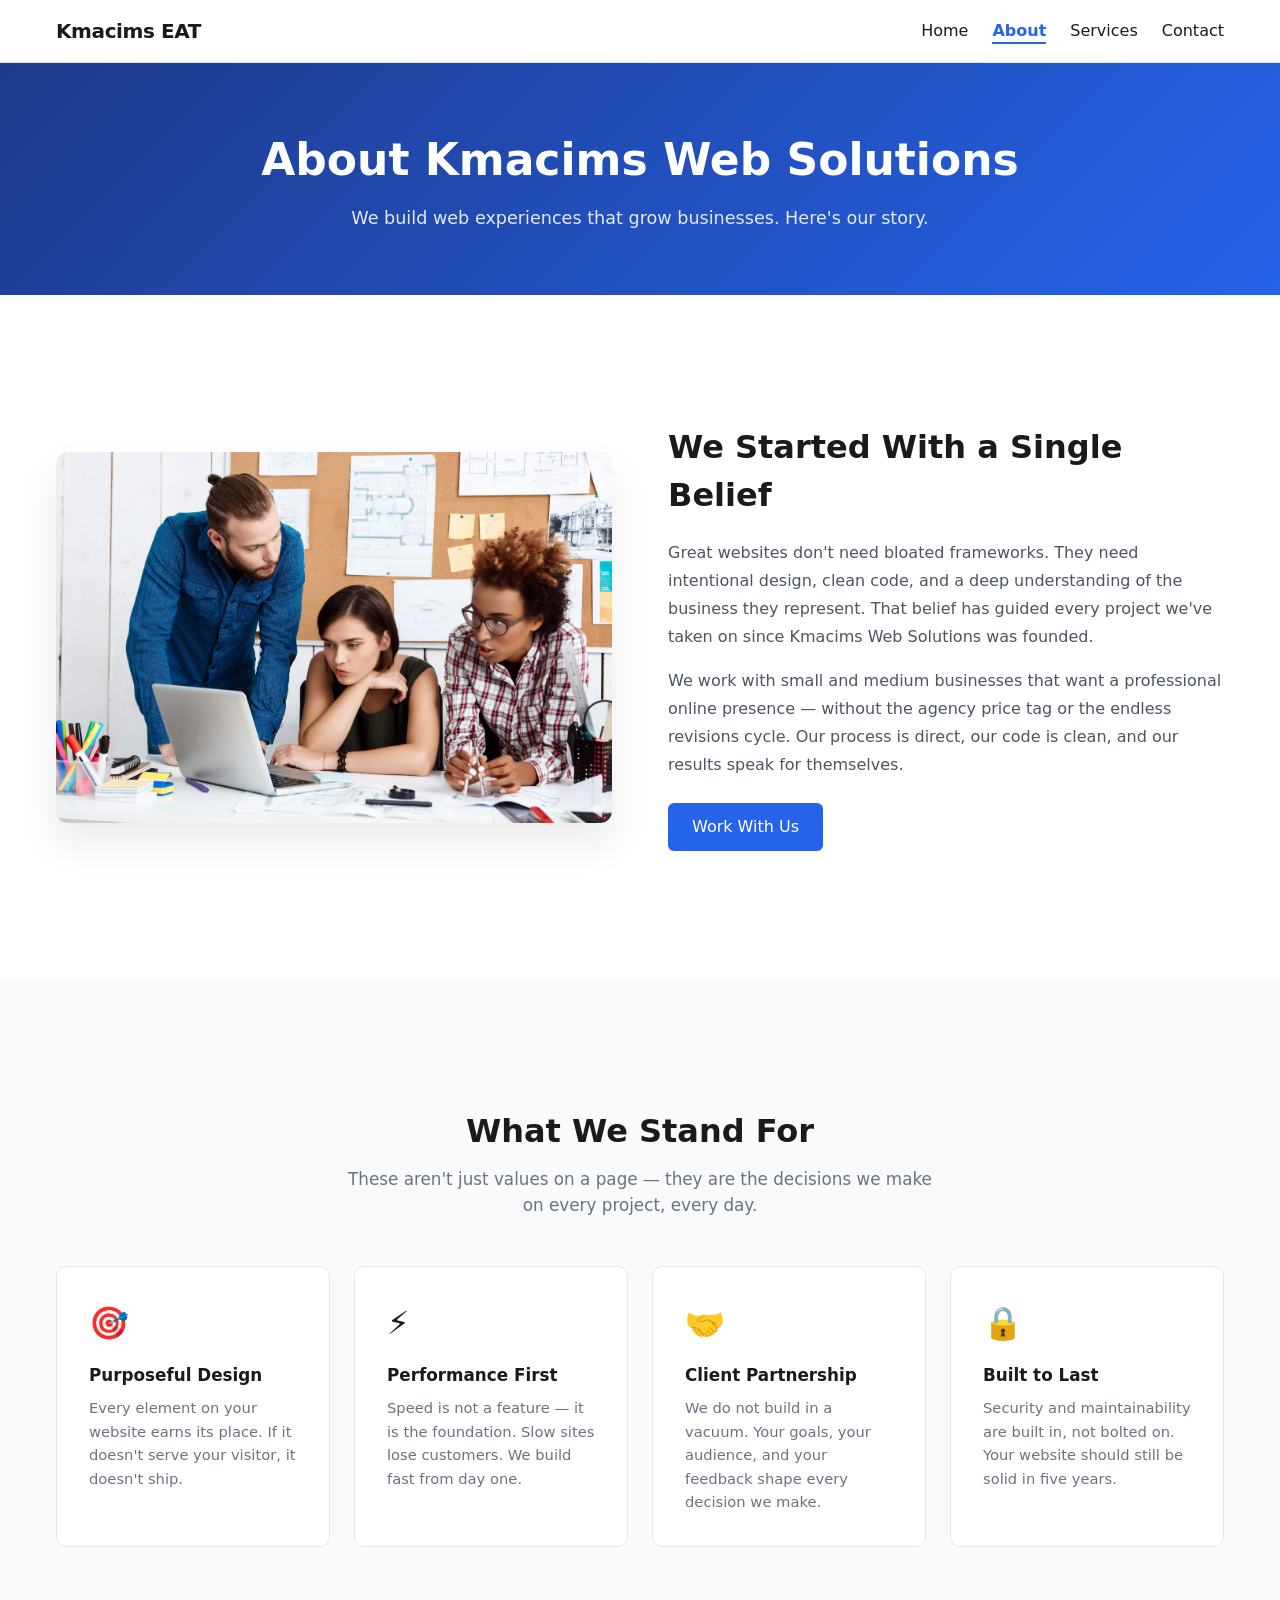
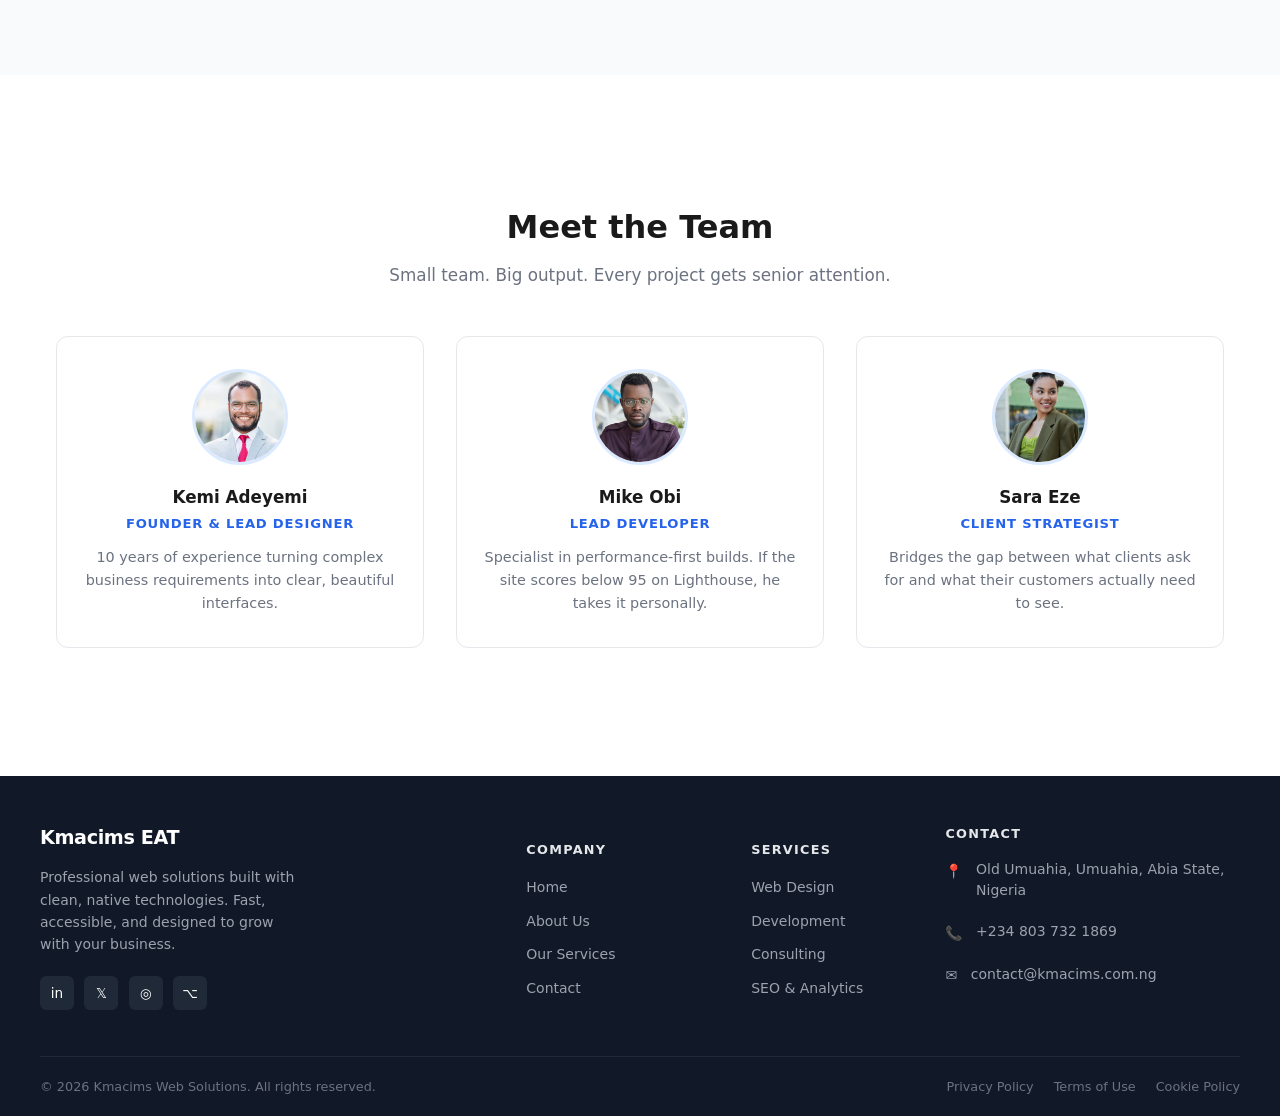
==== commit aec1d81d: "This is an update for the part 3 of building a website with HTML and CSS, No Frameworks." ====
--- a/about.html
+++ b/about.html
@@ -27,7 +27,12 @@
 
 </head>
 <body>
-
+    <!-- Skip Navigation Link — add this as the FIRST element inside <body> -->
+    <a href="#main-content" class="skip-link">Skip to main content</a>
+
+    <!-- Add Progress Bar-->  
+    <div class="progress-bar" aria-hidden="true"></div>
+    
    <header class="site-header">
         
         <!--
@@ -94,7 +99,7 @@
 
     </header>
 
-    <main>
+    <main id="main-content">
         <!-- ── Page Hero ── -->
         <section class="page-hero">
             <h1>About Kmacims Web Solutions</h1>
--- a/css/styles.css
+++ b/css/styles.css
@@ -1,3 +1,6 @@
+@layer base, components, utilities;
+
+@layer base{
 /* Base Reset */
 *,
 *::before,
@@ -12,6 +15,59 @@
   line-height: 1.5;
   color: #1a1a1a;
 }
+
+img, picture, video, canvas, svg {
+  display: block;
+  max-width: 100%;
+  height: auto;
+}
+
+/* ── Skip Navigation ─────────────────────────────── */
+.skip-link {
+  position: absolute;
+  top: -100%;
+  left: 1rem;
+  background: var(--primary-color);
+  color: #fff;
+  padding: 0.75rem 1.25rem;
+  border-radius: 0 0 6px 6px;
+  font-weight: 600;
+  text-decoration: none;
+  z-index: 9999;
+  transition: top 0.2s;
+}
+
+.skip-link:focus {
+  top: 0;
+}
+
+
+}
+
+/* ================================
+   Reading Progress Bar
+   ================================ */
+
+@keyframes grow-progress {
+  from { transform: scaleX(0); }
+  to   { transform: scaleX(1); }
+}
+
+.progress-bar {
+  position: fixed;
+  top: 0;
+  left: 0;
+  width: 100%;
+  height: 4px;
+  background: var(--primary-color);
+  transform-origin: left;
+  transform: scaleX(0);
+  z-index: 1000;
+
+  animation: grow-progress linear;
+  animation-timeline: scroll(root block);
+}
+
 
 /* create css variables */
 
@@ -217,6 +273,8 @@
 /* Style the hero section */
 
 .hero {
+  background-image: url('../images/hero-bg.avif');
+  background-image: url('../images/hero-bg.webp');
   background-image: url('../images/hero-bg.jpg');
   background-size: cover;
   background-position: center;
@@ -230,7 +288,7 @@
   margin: auto;
   padding: 6rem 1rem;
   background: rgba(0, 0, 0, 0.55);
-}
+} 
 
 .hero h1 {
   font-size: clamp(2rem, 5vw, 3rem);
@@ -252,6 +310,38 @@
   text-decoration: none;
   border-radius: 6px;
 }
+
+/* ================================
+   Hero Entrance Animation
+   ================================ */
+
+@keyframes hero-enter {
+  from {
+    opacity: 0;
+    transform: translateY(24px);
+  }
+  to {
+    opacity: 1;
+    transform: translateY(0);
+  }
+}
+
+.hero-content {
+  animation: hero-enter 0.8s cubic-bezier(0.22, 1, 0.36, 1) both;
+}
+
+.hero-content h1 {
+  animation: hero-enter 0.8s 0.1s cubic-bezier(0.22, 1, 0.36, 1) both;
+}
+
+.hero-content p {
+  animation: hero-enter 0.8s 0.2s cubic-bezier(0.22, 1, 0.36, 1) both;
+}
+
+.cta-button {
+  animation: hero-enter 0.8s 0.35s cubic-bezier(0.22, 1, 0.36, 1) both;
+}
+
 
 /* Page Banner used on About, Services, and Contact pages */
 
@@ -1826,3 +1916,60 @@
   margin-top: 0.75rem;
 }
 
+/* ================================
+   Scroll-Driven Section Reveals
+   ================================ */
+
+@keyframes fade-up {
+  from {
+    opacity: 0;
+    transform: translateY(40px);
+  }
+  to {
+    opacity: 1;
+    transform: translateY(0);
+  }
+}
+
+.reveal {
+  animation: fade-up linear both;
+  animation-timeline: view();
+  animation-range: entry 0% entry 30%;
+}
+
+/* Style the parent grid if it contains a .badge card */
+.service-grid:has(.badge) {
+  background-color: #f9fcff; 
+  padding: 2rem;
+  border: 2px solid #edeef0;
+}
+
+/* Style the badge card itself */
+.service-grid article.badge {
+  background-color: #f0f8ff;
+  border-color: #007acc;
+  box-shadow: 0 4px 12px rgba(0, 122, 204, 0.2);
+  border-radius: 20px;
+  padding: 10px 20px 10px 20px;
+}
+
+
+
+@layer utilities {
+ 
+  .text-center { text-align: center; }
+  .mt-sm      { margin-top: 1rem; }
+  .mt-md      { margin-top: 2rem; }
+  .mt-lg      { margin-top: 4rem; }
+  .visually-hidden {
+    position: absolute;
+    width: 1px;
+    height: 1px;
+    overflow: hidden;
+    clip: rect(0 0 0 0);
+    white-space: nowrap;
+  }
+
+  
+ 
+}
